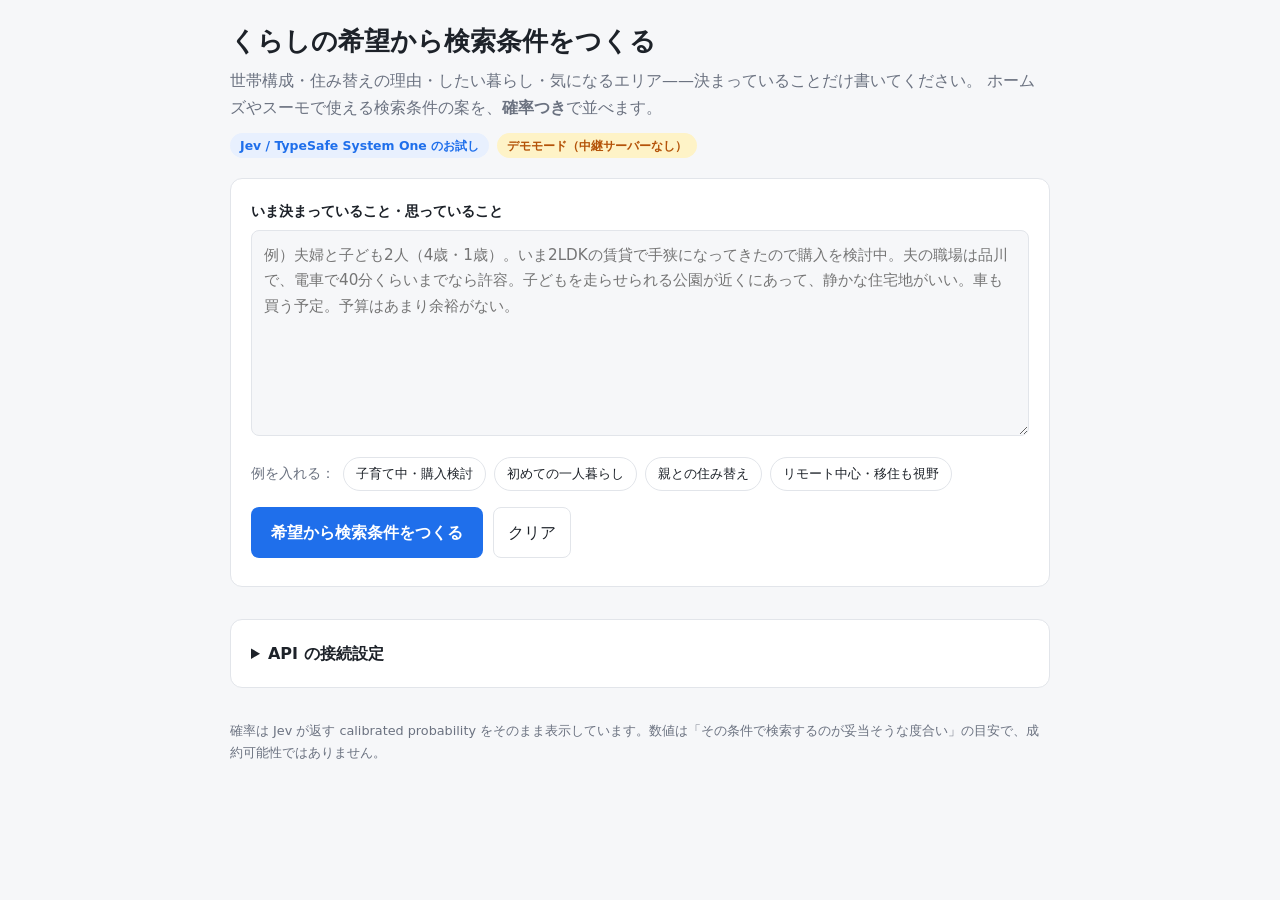
==== public/index.html @ ab441630 "画面と Jev への中継を 1 つの Cloudflare Worker にまとめる 公開ページから実 API を使うには、CORS と API キーの都合でキーを持つ 中継が必要になる。画面を静的ホ" ====
<!DOCTYPE html>
<html lang="ja">
<head>
<meta charset="utf-8" />
<meta name="viewport" content="width=device-width, initial-scale=1" />
<title>くらしの希望から検索条件をつくる</title>
<meta name="description" content="住み替えの希望を書くだけで、不動産ポータルの検索条件を確率つきで提案します（Jev / TypeSafe System One のお試し）" />
<link rel="stylesheet" href="./assets/styles.css" />
</head>
<body>
<header class="site-header">
  <h1>くらしの希望から<wbr />検索条件をつくる</h1>
  <p class="lead">
    世帯構成・住み替えの理由・したい暮らし・気になるエリア——決まっていることだけ書いてください。
    ホームズやスーモで使える検索条件の案を、<strong>確率つき</strong>で並べます。
  </p>
  <p class="badge-row">
    <span class="badge">Jev / TypeSafe System One のお試し</span>
    <span class="badge" id="mode-badge">モード確認中…</span>
  </p>
</header>

<main>
  <section class="card">
    <label class="field-label" for="hearing">いま決まっていること・思っていること</label>
    <textarea id="hearing" rows="7" placeholder="例）夫婦と子ども2人（4歳・1歳）。いま2LDKの賃貸で手狭になってきたので購入を検討中。夫の職場は品川で、電車で40分くらいまでなら許容。子どもを走らせられる公園が近くにあって、静かな住宅地がいい。車も買う予定。予算はあまり余裕がない。"></textarea>
    <div class="examples">
      <span class="examples-label">例を入れる：</span>
      <button class="chip" type="button" data-example="family">子育て中・購入検討</button>
      <button class="chip" type="button" data-example="single">初めての一人暮らし</button>
      <button class="chip" type="button" data-example="senior">親との住み替え</button>
      <button class="chip" type="button" data-example="remote">リモート中心・移住も視野</button>
    </div>
    <div class="actions">
      <button id="run" class="primary" type="button">希望から検索条件をつくる</button>
      <button id="clear" class="ghost" type="button">クリア</button>
    </div>
    <p class="note" id="status" role="status" aria-live="polite"></p>
  </section>

  <section id="result" class="result" hidden>
    <div class="card summary">
      <h2>この条件で探すのがおすすめ</h2>
      <div id="summary-chips" class="chips"></div>
      <h3>チェックを入れる条件</h3>
      <div id="flag-chips" class="chips"></div>
      <div class="summary-actions">
        <button id="copy" class="ghost" type="button">検索条件メモをコピー</button>
        <span class="note" id="copy-note"></span>
      </div>
    </div>

    <div class="card">
      <h2>まだ聞けていないこと</h2>
      <p class="note">確率が割れている＝この人の中でも決まっていない可能性が高い項目です。ここを聞くと条件が一気に締まります。</p>
      <ul id="askmore" class="askmore"></ul>
    </div>

    <h2 class="section-title">項目ごとの確率</h2>
    <div id="axes" class="axes"></div>

    <div class="card">
      <h2>こだわり条件の確率</h2>
      <div id="flags" class="flags"></div>
    </div>

    <details class="card">
      <summary>Jev のレスポンス（JSON）</summary>
      <pre id="raw"></pre>
    </details>
  </section>

  <section class="card settings">
    <details id="settings-details">
      <summary>API の接続設定</summary>
      <p class="note">
        Jev の API はブラウザからの直接呼び出しを CORS で拒否するため、間に中継サーバーが要ります。
        Cloudflare Workers で配信している場合は<strong>同じサーバーの <code>/jev</code> を自動で使う</strong>ので設定は不要です。
        中継の無い静的ホスティング（GitHub Pages など）では、キーワードベースの<strong>デモモード</strong>になります。
        別に立てた中継を使いたいときだけ URL を入れてください。
      </p>
      <label class="field-label" for="endpoint">中継サーバーの URL（任意）</label>
      <input id="endpoint" type="url" placeholder="自動（このサーバーの /jev を使う）" />
      <div class="actions">
        <button id="save-endpoint" class="ghost" type="button">保存</button>
        <button id="auto-endpoint" class="ghost" type="button">自動に戻す</button>
        <button id="demo-endpoint" class="ghost" type="button">デモモードで使う</button>
      </div>
      <p class="note">設定はこのブラウザの localStorage にだけ保存されます。</p>
    </details>
  </section>
</main>

<footer class="site-footer">
  <p>
    確率は Jev が返す calibrated probability をそのまま表示しています。数値は「その条件で検索するのが妥当そうな度合い」の目安で、成約可能性ではありません。
  </p>
</footer>

<script type="module" src="./assets/app.js"></script>
</body>
</html>
---- public/assets/styles.css ----
:root {
  --bg: #f6f7f9;
  --surface: #ffffff;
  --border: #e2e5ea;
  --text: #1d2229;
  --muted: #6b7280;
  --accent: #1f6feb;
  --accent-soft: #e8f0fe;
  --bar: #cfe0ff;
  --bar-top: #1f6feb;
  --warn: #b45309;
  --warn-soft: #fef3c7;
  --radius: 12px;
}

@media (prefers-color-scheme: dark) {
  :root {
    --bg: #14171c;
    --surface: #1c2027;
    --border: #2d333c;
    --text: #e6e9ee;
    --muted: #9aa3b2;
    --accent: #6ea8fe;
    --accent-soft: #1e2a3d;
    --bar: #2b3a55;
    --bar-top: #6ea8fe;
    --warn: #fbbf24;
    --warn-soft: #3a2f13;
  }
}

* { box-sizing: border-box; }

body {
  margin: 0;
  padding: 24px 16px 64px;
  background: var(--bg);
  color: var(--text);
  font-family: system-ui, -apple-system, "Hiragino Kaku Gothic ProN", "Noto Sans JP", Meiryo, sans-serif;
  line-height: 1.7;
  -webkit-text-size-adjust: 100%;
}

.site-header, main, .site-footer { max-width: 820px; margin: 0 auto; }

h1 { font-size: 1.6rem; line-height: 1.35; margin: 0 0 8px; }
h2 { font-size: 1.1rem; margin: 0 0 8px; }
h3 { font-size: .95rem; margin: 20px 0 8px; color: var(--muted); }
.section-title { margin: 28px 0 12px; }

.lead { margin: 0 0 12px; color: var(--muted); }
.note { color: var(--muted); font-size: .85rem; margin: 8px 0 0; }

.badge-row { display: flex; flex-wrap: wrap; gap: 8px; margin: 0 0 20px; }
.badge {
  display: inline-block; padding: 2px 10px; border-radius: 999px;
  background: var(--accent-soft); color: var(--accent);
  font-size: .78rem; font-weight: 600; white-space: nowrap;
}
.badge.demo { background: var(--warn-soft); color: var(--warn); }

.card {
  background: var(--surface);
  border: 1px solid var(--border);
  border-radius: var(--radius);
  padding: 20px;
  margin: 0 0 16px;
}

.field-label { display: block; font-weight: 600; font-size: .9rem; margin-bottom: 6px; }

textarea, input[type="url"] {
  width: 100%;
  padding: 12px;
  font: inherit;
  font-size: .95rem;
  color: var(--text);
  background: var(--bg);
  border: 1px solid var(--border);
  border-radius: 8px;
  resize: vertical;
}
textarea:focus, input:focus { outline: 2px solid var(--accent); outline-offset: 1px; }

.examples { display: flex; flex-wrap: wrap; align-items: center; gap: 8px; margin-top: 12px; }
.examples-label { font-size: .85rem; color: var(--muted); }

.actions { display: flex; flex-wrap: wrap; gap: 10px; margin-top: 16px; }

button { font: inherit; cursor: pointer; border-radius: 8px; }
.primary {
  padding: 12px 20px; border: none; font-weight: 700;
  background: var(--accent); color: #fff;
}
.primary:disabled { opacity: .55; cursor: progress; }
.ghost {
  padding: 8px 14px; background: transparent;
  border: 1px solid var(--border); color: var(--text);
}
.chip {
  padding: 5px 12px; font-size: .82rem;
  background: transparent; border: 1px solid var(--border); color: var(--text);
  border-radius: 999px;
}
.chip:hover, .ghost:hover { border-color: var(--accent); color: var(--accent); }

.chips { display: flex; flex-wrap: wrap; gap: 8px; }
.cond {
  display: inline-flex; align-items: baseline; gap: 6px;
  padding: 6px 12px; border-radius: 999px;
  background: var(--accent-soft); color: var(--text);
  font-size: .9rem;
}
.cond .k { font-size: .75rem; color: var(--muted); }
.cond .v { font-weight: 700; }
.cond .p { font-size: .75rem; color: var(--accent); font-variant-numeric: tabular-nums; }
.cond.loose { background: var(--warn-soft); }
.cond.loose .p { color: var(--warn); }

.summary-actions { display: flex; align-items: center; gap: 12px; margin-top: 18px; flex-wrap: wrap; }
.summary-actions .note { margin: 0; }

.askmore { margin: 8px 0 0; padding-left: 1.2em; }
.askmore li { margin-bottom: 6px; }
.askmore .q { color: var(--muted); font-size: .85rem; }

.axes { display: grid; gap: 16px; }
@media (min-width: 640px) { .axes { grid-template-columns: 1fr 1fr; } }

.axis { background: var(--surface); border: 1px solid var(--border); border-radius: var(--radius); padding: 16px; }
.axis header { display: flex; justify-content: space-between; align-items: baseline; gap: 8px; margin-bottom: 4px; }
.axis h3 { margin: 0; font-size: .95rem; color: var(--text); }
.axis .hint { font-size: .78rem; color: var(--muted); margin: 0 0 10px; }
.axis .conf { font-size: .75rem; color: var(--muted); white-space: nowrap; }

.bars { display: grid; gap: 6px; }
.bar-row { display: grid; grid-template-columns: 1fr auto; gap: 8px; align-items: center; font-size: .85rem; }
.bar-label { position: relative; padding: 4px 8px; border-radius: 6px; overflow: hidden; z-index: 0; }
.bar-label .fill {
  position: absolute; inset: 0 auto 0 0; background: var(--bar);
  border-radius: 6px; z-index: -1;
}
.bar-row.top .bar-label { font-weight: 700; }
.bar-row.top .fill { background: var(--bar-top); opacity: .35; }
.bar-val { font-variant-numeric: tabular-nums; color: var(--muted); font-size: .8rem; }

.flags { display: grid; gap: 6px; }

pre {
  margin: 12px 0 0; padding: 12px; overflow: auto; max-height: 360px;
  background: var(--bg); border: 1px solid var(--border); border-radius: 8px;
  font-size: .78rem; line-height: 1.5;
}

details summary { cursor: pointer; font-weight: 600; }
.settings { margin-top: 32px; }
.settings input { margin-bottom: 4px; }

.site-footer { margin-top: 32px; color: var(--muted); font-size: .8rem; }
code { background: var(--bg); padding: 1px 5px; border-radius: 4px; font-size: .85em; }
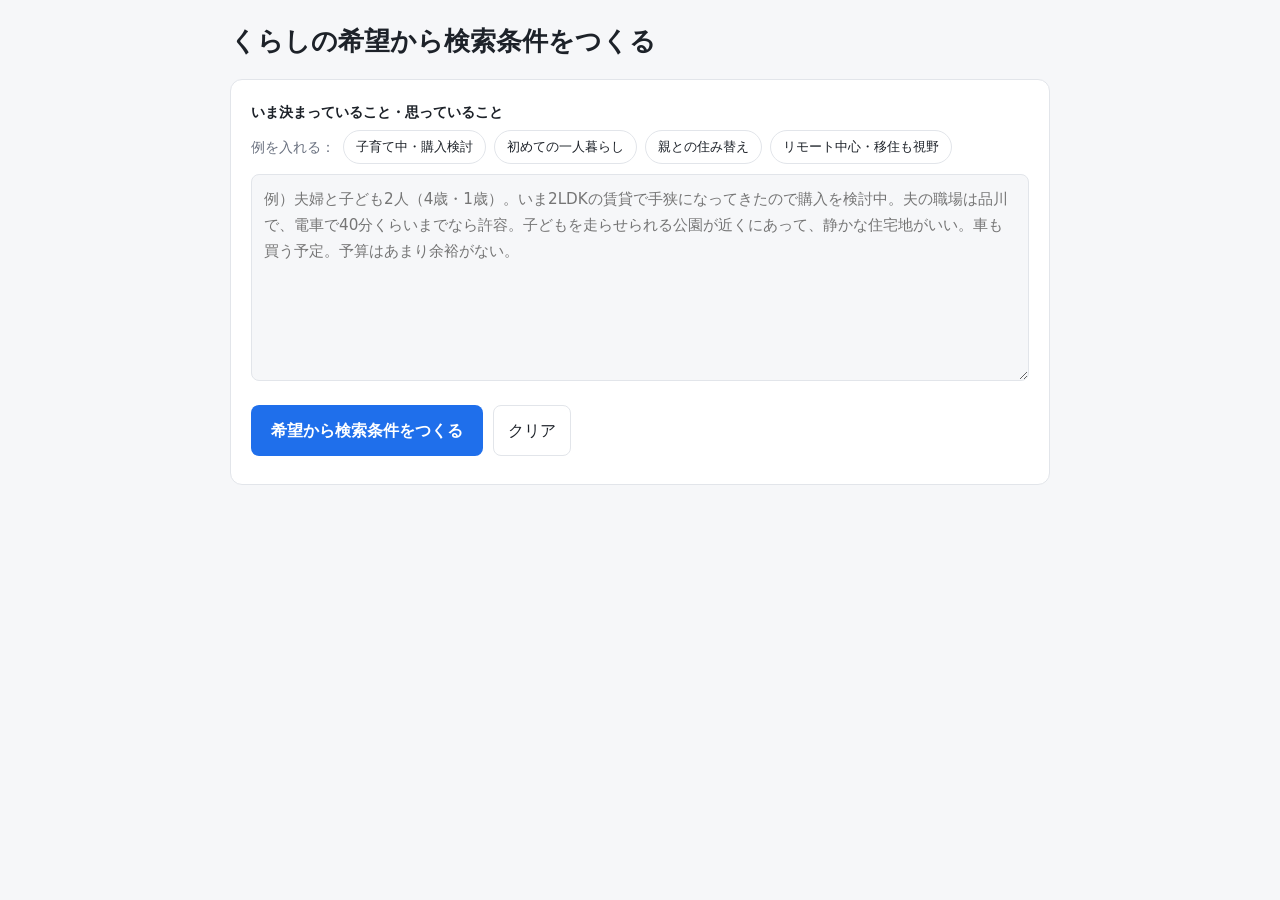
==== commit 2a38ae41: "デプロイ構成を取り込み、画面から説明まわりを削除 main 側の Worker 一体化（public/ 配信＋/jev 中継）を取り込んだうえで、 画面を実際に使う部分だけに絞った。  - リード文、" ====
--- a/public/index.html
+++ b/public/index.html
@@ -10,20 +10,11 @@
 <body>
 <header class="site-header">
   <h1>くらしの希望から<wbr />検索条件をつくる</h1>
-  <p class="lead">
-    世帯構成・住み替えの理由・したい暮らし・気になるエリア——決まっていることだけ書いてください。
-    ホームズやスーモで使える検索条件の案を、<strong>確率つき</strong>で並べます。
-  </p>
-  <p class="badge-row">
-    <span class="badge">Jev / TypeSafe System One のお試し</span>
-    <span class="badge" id="mode-badge">モード確認中…</span>
-  </p>
 </header>
 
 <main>
   <section class="card">
     <label class="field-label" for="hearing">いま決まっていること・思っていること</label>
-    <textarea id="hearing" rows="7" placeholder="例）夫婦と子ども2人（4歳・1歳）。いま2LDKの賃貸で手狭になってきたので購入を検討中。夫の職場は品川で、電車で40分くらいまでなら許容。子どもを走らせられる公園が近くにあって、静かな住宅地がいい。車も買う予定。予算はあまり余裕がない。"></textarea>
     <div class="examples">
       <span class="examples-label">例を入れる：</span>
       <button class="chip" type="button" data-example="family">子育て中・購入検討</button>
@@ -31,6 +22,7 @@
       <button class="chip" type="button" data-example="senior">親との住み替え</button>
       <button class="chip" type="button" data-example="remote">リモート中心・移住も視野</button>
     </div>
+    <textarea id="hearing" rows="7" placeholder="例）夫婦と子ども2人（4歳・1歳）。いま2LDKの賃貸で手狭になってきたので購入を検討中。夫の職場は品川で、電車で40分くらいまでなら許容。子どもを走らせられる公園が近くにあって、静かな住宅地がいい。車も買う予定。予算はあまり余裕がない。"></textarea>
     <div class="actions">
       <button id="run" class="primary" type="button">希望から検索条件をつくる</button>
       <button id="clear" class="ghost" type="button">クリア</button>
@@ -42,18 +34,13 @@
     <div class="card summary">
       <h2>この条件で探すのがおすすめ</h2>
       <div id="summary-chips" class="chips"></div>
+      <p class="note">黄色い条件は確率が割れているもの（入力からは決めきれていない項目）です。</p>
       <h3>チェックを入れる条件</h3>
       <div id="flag-chips" class="chips"></div>
       <div class="summary-actions">
         <button id="copy" class="ghost" type="button">検索条件メモをコピー</button>
         <span class="note" id="copy-note"></span>
       </div>
-    </div>
-
-    <div class="card">
-      <h2>まだ聞けていないこと</h2>
-      <p class="note">確率が割れている＝この人の中でも決まっていない可能性が高い項目です。ここを聞くと条件が一気に締まります。</p>
-      <ul id="askmore" class="askmore"></ul>
     </div>
 
     <h2 class="section-title">項目ごとの確率</h2>
@@ -70,32 +57,7 @@
     </details>
   </section>
 
-  <section class="card settings">
-    <details id="settings-details">
-      <summary>API の接続設定</summary>
-      <p class="note">
-        Jev の API はブラウザからの直接呼び出しを CORS で拒否するため、間に中継サーバーが要ります。
-        Cloudflare Workers で配信している場合は<strong>同じサーバーの <code>/jev</code> を自動で使う</strong>ので設定は不要です。
-        中継の無い静的ホスティング（GitHub Pages など）では、キーワードベースの<strong>デモモード</strong>になります。
-        別に立てた中継を使いたいときだけ URL を入れてください。
-      </p>
-      <label class="field-label" for="endpoint">中継サーバーの URL（任意）</label>
-      <input id="endpoint" type="url" placeholder="自動（このサーバーの /jev を使う）" />
-      <div class="actions">
-        <button id="save-endpoint" class="ghost" type="button">保存</button>
-        <button id="auto-endpoint" class="ghost" type="button">自動に戻す</button>
-        <button id="demo-endpoint" class="ghost" type="button">デモモードで使う</button>
-      </div>
-      <p class="note">設定はこのブラウザの localStorage にだけ保存されます。</p>
-    </details>
-  </section>
 </main>
-
-<footer class="site-footer">
-  <p>
-    確率は Jev が返す calibrated probability をそのまま表示しています。数値は「その条件で検索するのが妥当そうな度合い」の目安で、成約可能性ではありません。
-  </p>
-</footer>
 
 <script type="module" src="./assets/app.js"></script>
 </body>
--- a/public/assets/styles.css
+++ b/public/assets/styles.css
@@ -41,7 +41,8 @@
   -webkit-text-size-adjust: 100%;
 }
 
-.site-header, main, .site-footer { max-width: 820px; margin: 0 auto; }
+.site-header, main { max-width: 820px; margin: 0 auto; }
+.site-header { margin-bottom: 20px; }
 
 h1 { font-size: 1.6rem; line-height: 1.35; margin: 0 0 8px; }
 h2 { font-size: 1.1rem; margin: 0 0 8px; }
@@ -50,14 +51,6 @@
 
 .lead { margin: 0 0 12px; color: var(--muted); }
 .note { color: var(--muted); font-size: .85rem; margin: 8px 0 0; }
-
-.badge-row { display: flex; flex-wrap: wrap; gap: 8px; margin: 0 0 20px; }
-.badge {
-  display: inline-block; padding: 2px 10px; border-radius: 999px;
-  background: var(--accent-soft); color: var(--accent);
-  font-size: .78rem; font-weight: 600; white-space: nowrap;
-}
-.badge.demo { background: var(--warn-soft); color: var(--warn); }
 
 .card {
   background: var(--surface);
@@ -82,7 +75,7 @@
 }
 textarea:focus, input:focus { outline: 2px solid var(--accent); outline-offset: 1px; }
 
-.examples { display: flex; flex-wrap: wrap; align-items: center; gap: 8px; margin-top: 12px; }
+.examples { display: flex; flex-wrap: wrap; align-items: center; gap: 8px; margin: 0 0 10px; }
 .examples-label { font-size: .85rem; color: var(--muted); }
 
 .actions { display: flex; flex-wrap: wrap; gap: 10px; margin-top: 16px; }
@@ -120,10 +113,6 @@
 .summary-actions { display: flex; align-items: center; gap: 12px; margin-top: 18px; flex-wrap: wrap; }
 .summary-actions .note { margin: 0; }
 
-.askmore { margin: 8px 0 0; padding-left: 1.2em; }
-.askmore li { margin-bottom: 6px; }
-.askmore .q { color: var(--muted); font-size: .85rem; }
-
 .axes { display: grid; gap: 16px; }
 @media (min-width: 640px) { .axes { grid-template-columns: 1fr 1fr; } }
 
@@ -153,8 +142,5 @@
 }
 
 details summary { cursor: pointer; font-weight: 600; }
-.settings { margin-top: 32px; }
-.settings input { margin-bottom: 4px; }
 
-.site-footer { margin-top: 32px; color: var(--muted); font-size: .8rem; }
 code { background: var(--bg); padding: 1px 5px; border-radius: 4px; font-size: .85em; }
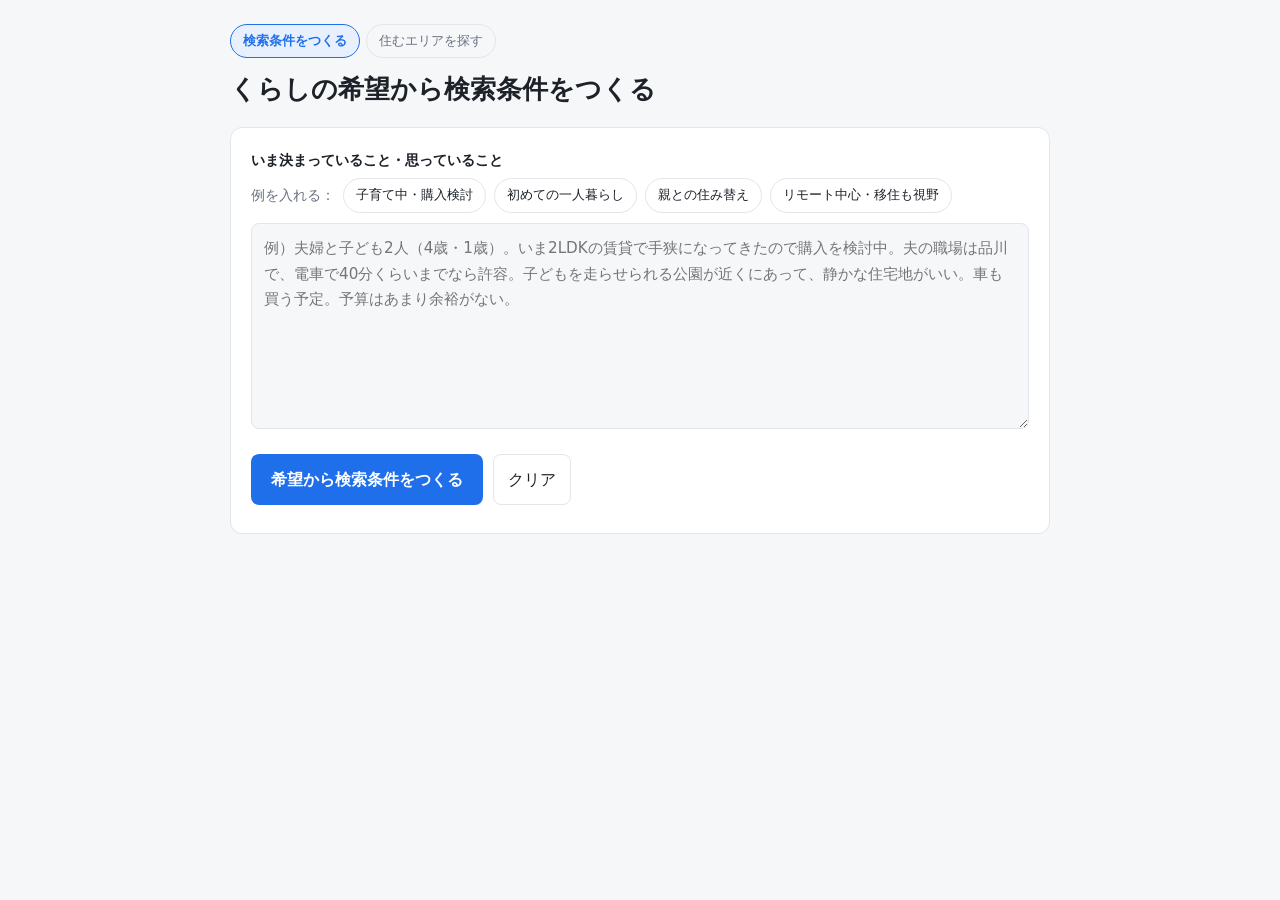
==== commit fa1d72c8: "住むのにおすすめのエリアを出す画面（area.html）を追加 自由入力から、首都圏の主要100駅を1駅ずつ noul で「この人に おすすめできるか」評価させ、確率順に並べる画面。既存の検索条件 ペ" ====
--- a/public/index.html
+++ b/public/index.html
@@ -9,6 +9,10 @@
 </head>
 <body>
 <header class="site-header">
+  <nav class="site-nav">
+    <a href="./index.html" aria-current="page">検索条件をつくる</a>
+    <a href="./area.html">住むエリアを探す</a>
+  </nav>
   <h1>くらしの希望から<wbr />検索条件をつくる</h1>
 </header>
 
--- a/public/assets/styles.css
+++ b/public/assets/styles.css
@@ -113,8 +113,11 @@
 .summary-actions { display: flex; align-items: center; gap: 12px; margin-top: 18px; flex-wrap: wrap; }
 .summary-actions .note { margin: 0; }
 
-.axes { display: grid; gap: 16px; }
-@media (min-width: 640px) { .axes { grid-template-columns: 1fr 1fr; } }
+.axes { display: grid; gap: 16px; margin: 0 0 16px; }
+@media (min-width: 640px) {
+  .axes { grid-template-columns: 1fr 1fr; }
+  .axis.wide { grid-column: 1 / -1; }
+}
 
 .axis { background: var(--surface); border: 1px solid var(--border); border-radius: var(--radius); padding: 16px; }
 .axis header { display: flex; justify-content: space-between; align-items: baseline; gap: 8px; margin-bottom: 4px; }
@@ -135,6 +138,15 @@
 
 .flags { display: grid; gap: 6px; }
 
+.ask-list { list-style: none; margin: 0; padding: 0; display: grid; gap: 10px; }
+.ask-list li { position: relative; padding-left: 14px; font-size: .85rem; line-height: 1.5; }
+.ask-list li::before {
+  content: ""; position: absolute; left: 0; top: .5em;
+  width: 6px; height: 6px; border-radius: 50%; background: var(--bar-top); opacity: .55;
+}
+.ask-label { display: block; font-weight: 700; }
+.ask-detail { display: block; color: var(--muted); font-size: .8rem; }
+
 pre {
   margin: 12px 0 0; padding: 12px; overflow: auto; max-height: 360px;
   background: var(--bg); border: 1px solid var(--border); border-radius: 8px;
@@ -144,3 +156,56 @@
 details summary { cursor: pointer; font-weight: 600; }
 
 code { background: var(--bg); padding: 1px 5px; border-radius: 4px; font-size: .85em; }
+
+/* ---------- エリアページ（area.html） ---------- */
+
+.site-nav { display: flex; gap: 6px; margin: 0 0 14px; flex-wrap: wrap; }
+.site-nav a {
+  padding: 5px 12px; border-radius: 999px; font-size: .82rem; text-decoration: none;
+  border: 1px solid var(--border); color: var(--muted);
+}
+.site-nav a:hover { border-color: var(--accent); color: var(--accent); }
+.site-nav a[aria-current="page"] {
+  background: var(--accent-soft); border-color: var(--accent); color: var(--accent); font-weight: 700;
+}
+
+.nav-note { margin: -4px 0 12px; }
+
+.rank { list-style: none; margin: 12px 0 0; padding: 0; counter-reset: rank; display: grid; gap: 6px; }
+/* 先頭の ::before（順位）も grid のアイテムになるので、列は 5 つ用意する。 */
+.rank-row {
+  display: grid; grid-template-columns: auto auto auto 1fr auto; gap: 10px;
+  align-items: center; font-size: .9rem;
+  padding: 6px 10px; border-radius: 8px; background: var(--bg);
+}
+.rank-row::before {
+  counter-increment: rank; content: counter(rank);
+  font-size: .75rem; color: var(--muted); font-variant-numeric: tabular-nums; min-width: 1.4em;
+}
+.rank-name { font-weight: 700; }
+.rank-row.weak .rank-name { font-weight: 400; color: var(--muted); }
+.pref-tag { font-size: .7rem; color: var(--muted); border: 1px solid var(--border); border-radius: 999px; padding: 1px 8px; white-space: nowrap; }
+.rank-bar { position: relative; height: 10px; border-radius: 999px; background: var(--border); overflow: hidden; min-width: 60px; }
+.rank-bar .fill { position: absolute; inset: 0 auto 0 0; background: var(--bar); border-radius: 999px; }
+.rank-row.strong .rank-bar .fill { background: var(--bar-top); }
+.rank-row.weak .rank-bar .fill { opacity: .6; }
+.rank-val { font-variant-numeric: tabular-nums; font-size: .8rem; color: var(--muted); min-width: 3em; text-align: right; }
+
+/* 幅が足りないと駅名とバーが潰れるので、バーだけ 2 段目に落とす。
+   自動配置だと順位・駅名・%の並びが崩れるので、位置を明示する。 */
+@media (max-width: 560px) {
+  .rank-row { grid-template-columns: auto 1fr auto auto; row-gap: 5px; column-gap: 8px; }
+  .rank-row::before { grid-area: 1 / 1; }
+  .rank-name { grid-area: 1 / 2; }
+  .pref-tag { grid-area: 1 / 3; }
+  .rank-val { grid-area: 1 / 4; }
+  .rank-bar { grid-area: 2 / 1 / 3 / -1; }
+}
+
+.bar-row.strong .bar-label { font-weight: 700; }
+.bar-row.strong .fill { background: var(--bar-top); opacity: .35; }
+.bar-row.weak .bar-label { color: var(--muted); }
+
+.pref-group { border-top: 1px solid var(--border); padding: 10px 0 0; margin-top: 10px; }
+.pref-group summary { font-size: .88rem; font-weight: 600; }
+.pref-group .bars { margin-top: 10px; }
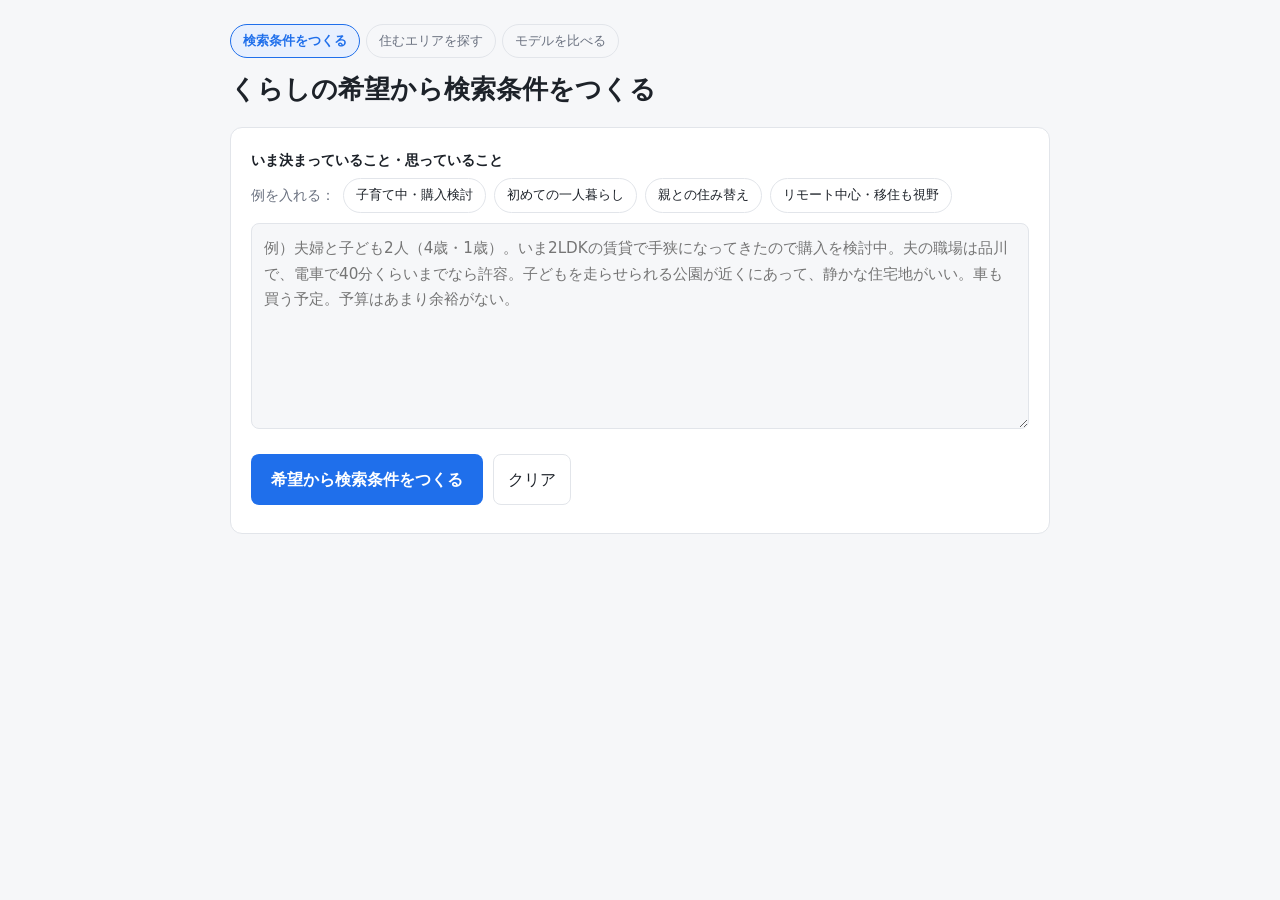
==== commit 6814bbdd: "Jev と OpenAI・Gemini を同じ質問で比較する画面を追加 検索条件ページとまったく同じ質問定義（questions.js の 26 問）と同じ state を Jev / OpenAI " ====
--- a/public/index.html
+++ b/public/index.html
@@ -12,6 +12,7 @@
   <nav class="site-nav">
     <a href="./index.html" aria-current="page">検索条件をつくる</a>
     <a href="./area.html">住むエリアを探す</a>
+    <a href="./compare.html">モデルを比べる</a>
   </nav>
   <h1>くらしの希望から<wbr />検索条件をつくる</h1>
 </header>
--- a/public/assets/styles.css
+++ b/public/assets/styles.css
@@ -209,3 +209,57 @@
 .pref-group { border-top: 1px solid var(--border); padding: 10px 0 0; margin-top: 10px; }
 .pref-group summary { font-size: .88rem; font-weight: 600; }
 .pref-group .bars { margin-top: 10px; }
+
+/* ---------- 比較ページ（compare.html） ---------- */
+
+.model-picker { display: grid; gap: 8px; }
+.model-opt {
+  display: flex; align-items: baseline; gap: 8px; flex-wrap: wrap;
+  padding: 8px 12px; border: 1px solid var(--border); border-radius: 8px;
+  background: var(--bg); font-size: .9rem; cursor: pointer;
+}
+.model-opt:hover { border-color: var(--accent); }
+.model-opt.off { opacity: .55; cursor: not-allowed; }
+.model-opt input { accent-color: var(--accent); }
+.model-name { font-weight: 700; }
+.model-id { font-size: .75rem; color: var(--muted); font-variant-numeric: tabular-nums; }
+th .model-id { display: block; font-weight: 400; }
+
+/* 列が増えると狭い画面で溢れるので、表だけ横スクロールさせる。 */
+.table-wrap { overflow-x: auto; }
+
+table.cmp { width: 100%; border-collapse: collapse; font-size: .85rem; }
+table.cmp th, table.cmp td { padding: 6px 10px; text-align: left; white-space: nowrap; }
+table.cmp thead th { font-size: .75rem; color: var(--muted); font-weight: 600; border-bottom: 1px solid var(--border); }
+table.cmp tbody th { font-weight: 600; }
+table.cmp tbody tr + tr th, table.cmp tbody tr + tr td { border-top: 1px solid var(--border); }
+table.cmp td { font-variant-numeric: tabular-nums; }
+table.cmp tr.failed td { color: var(--warn); white-space: normal; }
+table.cmp tr.split th { color: var(--warn); }
+
+/* 確率セル。バーは背景に敷いて、数字はその上に置く。 */
+table.matrix tbody th { font-weight: 400; white-space: normal; min-width: 8em; }
+/* text-align は table.cmp td のほうが詳細度が高いので、同じ強さで上書きする。 */
+table.cmp td.p-cell { position: relative; min-width: 5.5em; text-align: right; z-index: 0; }
+.p-fill {
+  position: absolute; inset: 3px auto 3px 0; background: var(--bar);
+  border-radius: 4px; z-index: -1;
+}
+.p-cell.lead { font-weight: 700; }
+.p-cell.lead .p-fill { background: var(--bar-top); opacity: .35; }
+.p-text { position: relative; }
+
+.badge {
+  font-size: .72rem; padding: 2px 8px; border-radius: 999px; white-space: nowrap;
+  background: var(--accent-soft); color: var(--accent);
+}
+.badge.warn { background: var(--warn-soft); color: var(--warn); }
+
+.tag {
+  font-size: .68rem; margin-left: 6px; padding: 1px 7px; border-radius: 999px;
+  border: 1px solid var(--border); color: var(--muted); font-weight: 400;
+}
+
+.axes-compare { display: grid; gap: 16px; margin: 0 0 16px; }
+.axes-compare .axis .hint { margin-bottom: 8px; }
+.axes-compare .axis .hint strong { color: var(--text); }
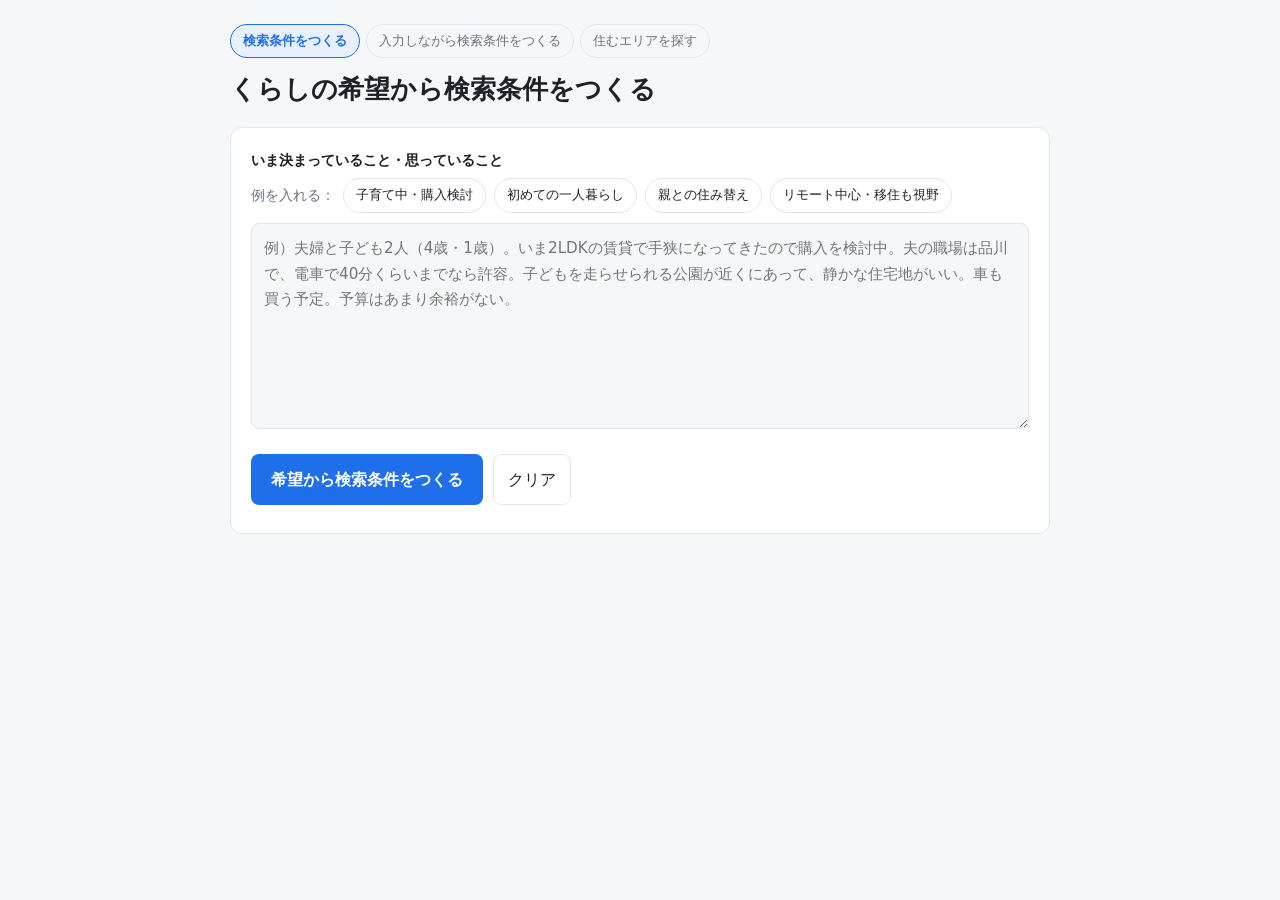
==== commit 6a20e420: "フォームを変えるたびに検索条件を出し直す画面（live.html）を追加 index.html の 26 問から 12 問に絞った質問セットで、セレクト・チェックは 変更時に即時、文字入力はデバウンス" ====
--- a/public/index.html
+++ b/public/index.html
@@ -11,8 +11,8 @@
 <header class="site-header">
   <nav class="site-nav">
     <a href="./index.html" aria-current="page">検索条件をつくる</a>
+    <a href="./live.html">入力しながら検索条件をつくる</a>
     <a href="./area.html">住むエリアを探す</a>
-    <a href="./compare.html">モデルを比べる</a>
   </nav>
   <h1>くらしの希望から<wbr />検索条件をつくる</h1>
 </header>
--- a/public/assets/styles.css
+++ b/public/assets/styles.css
@@ -210,56 +210,54 @@
 .pref-group summary { font-size: .88rem; font-weight: 600; }
 .pref-group .bars { margin-top: 10px; }
 
-/* ---------- 比較ページ（compare.html） ---------- */
-
-.model-picker { display: grid; gap: 8px; }
-.model-opt {
-  display: flex; align-items: baseline; gap: 8px; flex-wrap: wrap;
-  padding: 8px 12px; border: 1px solid var(--border); border-radius: 8px;
-  background: var(--bg); font-size: .9rem; cursor: pointer;
-}
-.model-opt:hover { border-color: var(--accent); }
-.model-opt.off { opacity: .55; cursor: not-allowed; }
-.model-opt input { accent-color: var(--accent); }
-.model-name { font-weight: 700; }
-.model-id { font-size: .75rem; color: var(--muted); font-variant-numeric: tabular-nums; }
-th .model-id { display: block; font-weight: 400; }
-
-/* 列が増えると狭い画面で溢れるので、表だけ横スクロールさせる。 */
-.table-wrap { overflow-x: auto; }
-
-table.cmp { width: 100%; border-collapse: collapse; font-size: .85rem; }
-table.cmp th, table.cmp td { padding: 6px 10px; text-align: left; white-space: nowrap; }
-table.cmp thead th { font-size: .75rem; color: var(--muted); font-weight: 600; border-bottom: 1px solid var(--border); }
-table.cmp tbody th { font-weight: 600; }
-table.cmp tbody tr + tr th, table.cmp tbody tr + tr td { border-top: 1px solid var(--border); }
-table.cmp td { font-variant-numeric: tabular-nums; }
-table.cmp tr.failed td { color: var(--warn); white-space: normal; }
-table.cmp tr.split th { color: var(--warn); }
-
-/* 確率セル。バーは背景に敷いて、数字はその上に置く。 */
-table.matrix tbody th { font-weight: 400; white-space: normal; min-width: 8em; }
-/* text-align は table.cmp td のほうが詳細度が高いので、同じ強さで上書きする。 */
-table.cmp td.p-cell { position: relative; min-width: 5.5em; text-align: right; z-index: 0; }
-.p-fill {
-  position: absolute; inset: 3px auto 3px 0; background: var(--bar);
-  border-radius: 4px; z-index: -1;
-}
-.p-cell.lead { font-weight: 700; }
-.p-cell.lead .p-fill { background: var(--bar-top); opacity: .35; }
-.p-text { position: relative; }
-
-.badge {
-  font-size: .72rem; padding: 2px 8px; border-radius: 999px; white-space: nowrap;
-  background: var(--accent-soft); color: var(--accent);
-}
-.badge.warn { background: var(--warn-soft); color: var(--warn); }
-
-.tag {
-  font-size: .68rem; margin-left: 6px; padding: 1px 7px; border-radius: 999px;
-  border: 1px solid var(--border); color: var(--muted); font-weight: 400;
-}
-
-.axes-compare { display: grid; gap: 16px; margin: 0 0 16px; }
-.axes-compare .axis .hint { margin-bottom: 8px; }
-.axes-compare .axis .hint strong { color: var(--text); }
+/* ---------- 入力しながら検索条件をつくる（live.html） ---------- */
+
+.live-form .field { margin: 0 0 14px; border: 0; padding: 0; min-width: 0; }
+.live-form select,
+.live-form input[type="text"] {
+  width: 100%; padding: 10px 12px; font: inherit; font-size: .95rem;
+  color: var(--text); background: var(--bg);
+  border: 1px solid var(--border); border-radius: 8px;
+}
+.live-form .actions { margin-top: 4px; }
+
+.seg, .checks { display: flex; flex-wrap: wrap; gap: 8px; }
+.seg label, .checks label {
+  display: inline-flex; align-items: center; gap: 6px;
+  padding: 5px 12px; font-size: .85rem; cursor: pointer;
+  border: 1px solid var(--border); border-radius: 999px;
+}
+.seg label:has(input:checked), .checks label:has(input:checked) {
+  border-color: var(--accent); background: var(--accent-soft); color: var(--accent); font-weight: 600;
+}
+
+.live-head { display: flex; justify-content: space-between; align-items: baseline; gap: 12px; flex-wrap: wrap; }
+.live-head h2 { margin: 0; }
+.live-status { font-size: .78rem; color: var(--muted); }
+
+.live-output { transition: opacity .15s; }
+.live-output.stale { opacity: .55; }
+.live-output #summary-chips { margin-top: 12px; }
+
+.cond.changed { animation: cond-changed 1.2s ease-out; }
+@keyframes cond-changed {
+  from { box-shadow: 0 0 0 3px var(--bar-top); }
+  to { box-shadow: 0 0 0 0 transparent; }
+}
+@media (prefers-reduced-motion: reduce) {
+  .cond.changed { animation: none; outline: 2px solid var(--bar-top); }
+}
+
+.live-axes { display: grid; gap: 14px; margin-top: 20px; }
+.live-axis h4 { margin: 0 0 6px; font-size: .82rem; color: var(--muted); }
+
+/* 広い画面ではフォームと結果を横に並べ、結果は画面内に留める。 */
+@media (min-width: 960px) {
+  main.live {
+    max-width: 1080px;
+    display: grid; grid-template-columns: minmax(0, 1fr) minmax(0, 1fr); gap: 16px; align-items: start;
+  }
+  .live-result { position: sticky; top: 16px; max-height: calc(100vh - 32px); overflow-y: auto; }
+  .live-head, .live-output { min-width: 0; }
+  body:has(main.live) .site-header { max-width: 1080px; }
+}
